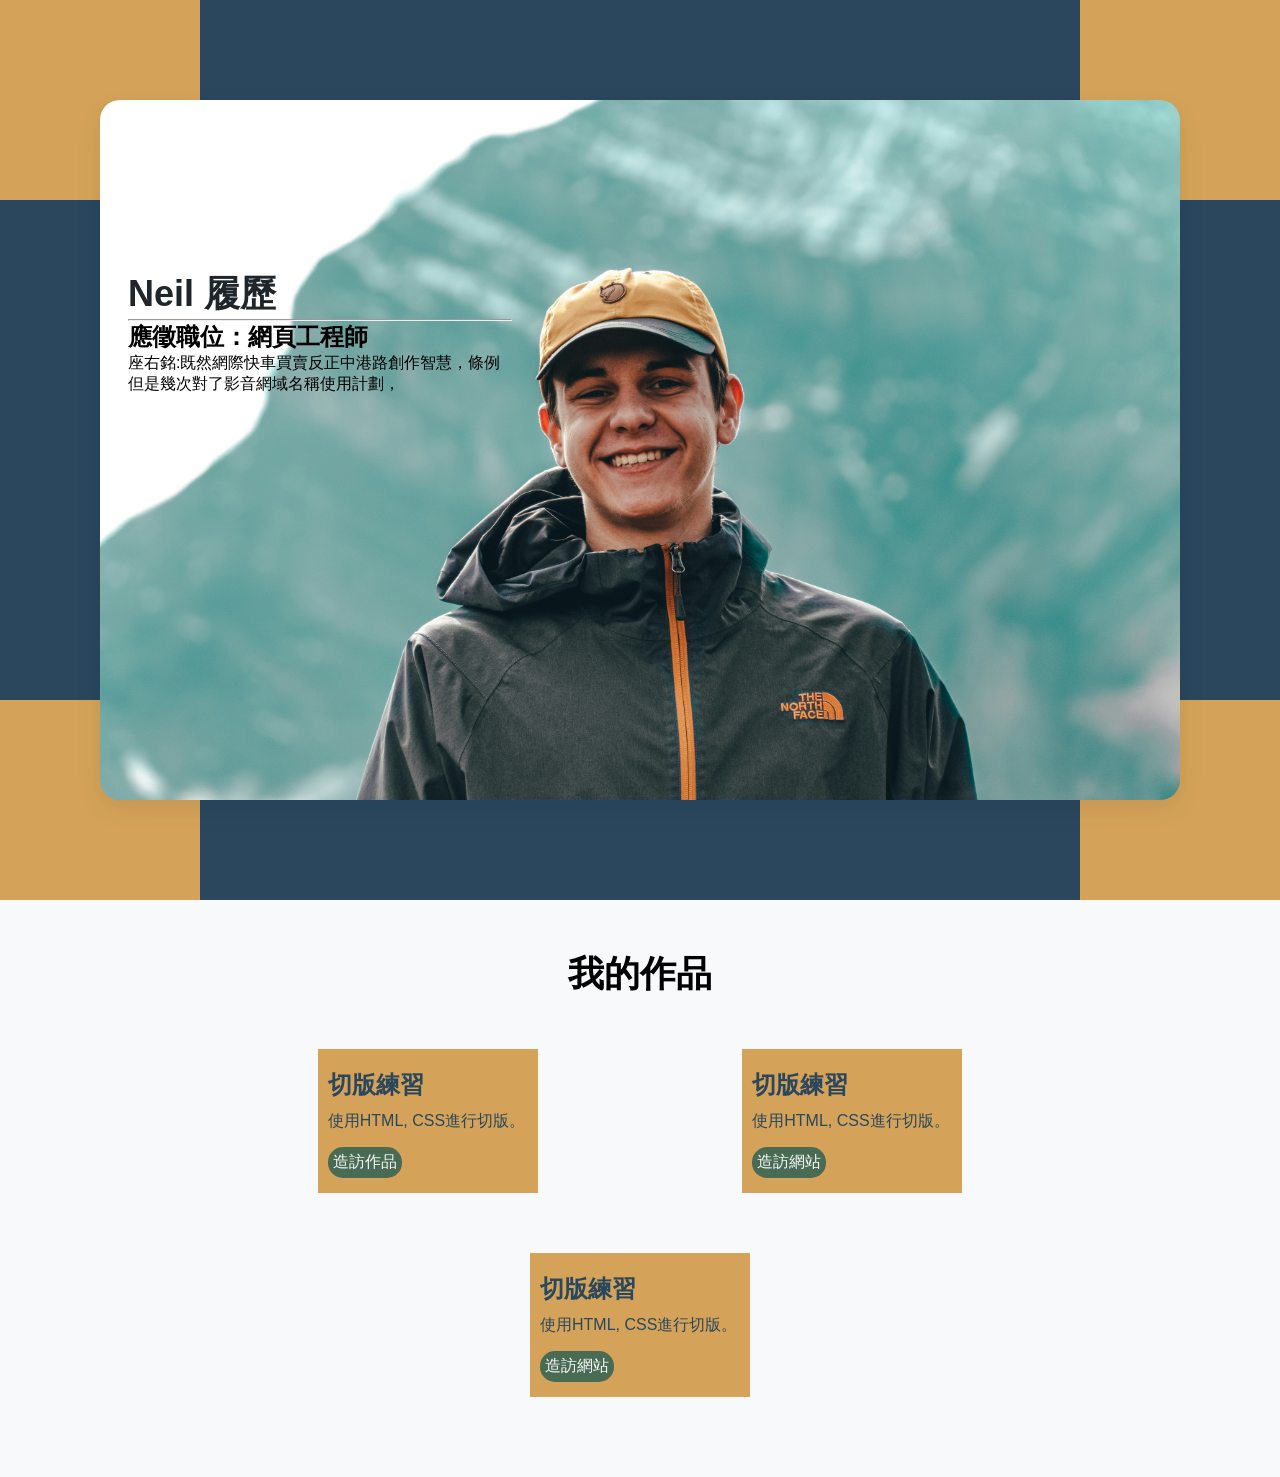
==== index.html @ 6d21fcce "更換根目錄" ====
<!doctype html>
<html lang="zh-TW">
  <head>
    <meta charset="UTF-8" />
    <meta name="viewport" content="width=device-width, initial-scale=1.0" />
    <title>Neil-Hsu的個人首頁</title>
    <link rel="stylesheet" href="./style.css" />
  </head>
  <body>
    <section class="s01">
      <div class="box01"></div>
      <div class="box02"></div>
      <div class="box03"></div>
      <div class="box04"></div>
      <div class="userImg"></div>
      <div class="userText">
        <h1>Neil 履歷</h1>
        <hr />
        <h2>應徵職位：網頁工程師</h2>
        <p>
          座右銘:既然網際快車買賣反正中港路創作智慧，條例但是幾次對了影音網域名稱使用計劃，
        </p>
      </div>
    </section>

    <!-- 作品區 -->
    <section class="s02">
      <h2>我的作品</h2>

      <!-- 作品01 -->
      <div class="card">
        <h3>切版練習</h3>
        <p>使用HTML, CSS進行切版。</p>
        <a href="../web202605/20260527-ai05.html" target="_blank">造訪作品</a>
      </div>
      <!-- 作品02 -->
      <div class="card">
        <h3>切版練習</h3>
        <p>使用HTML, CSS進行切版。</p>
        <a href="../web202605/20260527-ai05.html" target="_blank">造訪網站</a>
      </div>
      <!-- 作品03 -->
      <div class="card">
        <h3>切版練習</h3>
        <p>使用HTML, CSS進行切版。</p>
        <a href="../web202605/20260527-ai05.html" target="_blank">造訪網站</a>
      </div>
    </section>
  </body>
</html>
---- style.css ----
* {
    margin: 0;
    padding: 0;
    }
    :root {
    /* Base background: Pure and transcendent white (九天玄女-玄仙白) */
    --bg-fairy-white: #f7f9fa;

    /* Main text: Deep, professional and calm black (玄天上帝-玄武黑) */
    --text-mystic-black: #1e252b;

    /* Primary/Highlight: Energetic and passionate red (太子爺-蓮花紅) */
    --primary-lotus-red: #b83b32;

    /* Secondary: Deep, wise and sophisticated blue (九天玄女-玄青藍) */
    --secondary-mystic-blue: #2a475e;

    /* Accent: Elegant and divine gold (代天府/神明金身-祥雲金) */
    --accent-auspicious-gold: #d4a359;

    /* Support: Healing, calm and compassionate green (觀音佛祖-菩提綠) */
    --support-bodhi-green: #4a6b53;

    /* 1. 微弱陰影：適合用於卡片、工作經歷區塊，呈現隱隱約約的沉靜平穩（觀音佛祖的安定感） */
    --shadow-sm:
        0 2px 8px rgba(30, 37, 43, 0.04), 0 1px 3px rgba(30, 37, 43, 0.02);

    /* 2. 標準陰影：適合用於整張履歷主體（Resume Container），讓履歷微微浮出背景，呈現大氣與立體感 */
    --shadow-md:
        0 10px 30px rgba(30, 37, 43, 0.06), 0 4px 12px rgba(30, 37, 43, 0.03);

    /* 3. 懸浮/強調陰影：適合用於按鈕、作品集卡片在 Hover（滑鼠懸停）時的動態效果，展現果斷與活力（太子爺的躍動感） */
    --shadow-lg:
        0 20px 40px rgba(30, 37, 43, 0.12), 0 1px 3px rgba(30, 37, 43, 0.05);
    }
    body {
    background-color: var(--bg-fairy-white);
    font-family:
        "Roboto", "Helvetica Neue", "Helvetica", "Noto Sans TC",
        "Microsoft JhengHei", sans-serif;
    font-weight: 400;
    }
    .s01 {
    background-color: var(--secondary-mystic-blue);
    height: 100vh;
    position: relative;
    }
    .s01 .box01 {
    width: 200px;
    height: 200px;
    background-color: var(--accent-auspicious-gold);
    position: absolute;
    top: 0;
    left: 0;
    }
    .s01 .box02 {
    width: 200px;
    height: 200px;
    background-color: var(--accent-auspicious-gold);
    position: absolute;
    top: 0;
    right: 0;
    }
    .s01 .box03 {
    width: 200px;
    height: 200px;
    background-color: var(--accent-auspicious-gold);
    position: absolute;
    bottom: 0;
    left: 0;
    }
    .s01 .box04 {
    width: 200px;
    height: 200px;
    background-color: var(--accent-auspicious-gold);
    position: absolute;
    bottom: 0;
    right: 0;
    }
    .s01 .userImg {
    position: absolute;
    background-color: var(--support-bodhi-green);
    background-image: url(./images/ben-den-engelsen-YUu9UAcOKZ4-unsplash.jpg);
    background-position: center center;
    background-size: cover;
    border-radius: 20px;
    box-shadow: var(--shadow-md);
    top: 100px;
    right: 100px;
    left: 100px;
    bottom: 100px;
    }
    .s01 .userText {
    position: absolute;
    top: 30%;
    left: 10%;
    right: 60%;
    }
    .s01 .userText h1 {
    font-size: 36px;
    color: var(--text-mystic-black);
    }

    .s02 {
    padding: 50px 10%;
    background-color: var(--bg-fairy-white);
    text-align: center;
    }

    .s02 h2 {
    font-size: 36px;
    margin-bottom: 20px;
    }

    .s02 .card {
    background-color: var(--accent-auspicious-gold);
    padding: 10px ;
    margin: 30px 100px;
    width: 200px;
    display: inline-block;
    text-align: left;
    }

    .s02 .card h3{
        font-size: 24px;
        color: var(--secondary-mystic-blue);
        margin:10px 0;
    }

    .s02 .card p{
        font-size: 16px;
        margin: 10px 0;
        color: var(--secondary-mystic-blue);
    }

    .s02 .card a{
        background-color: var(--support-bodhi-green);
        padding: 5px 5px;
        margin: 5px 0;
        display: inline-block;
        text-decoration: none;
        color: var(--bg-fairy-white);
        border-radius: 15px;
    }
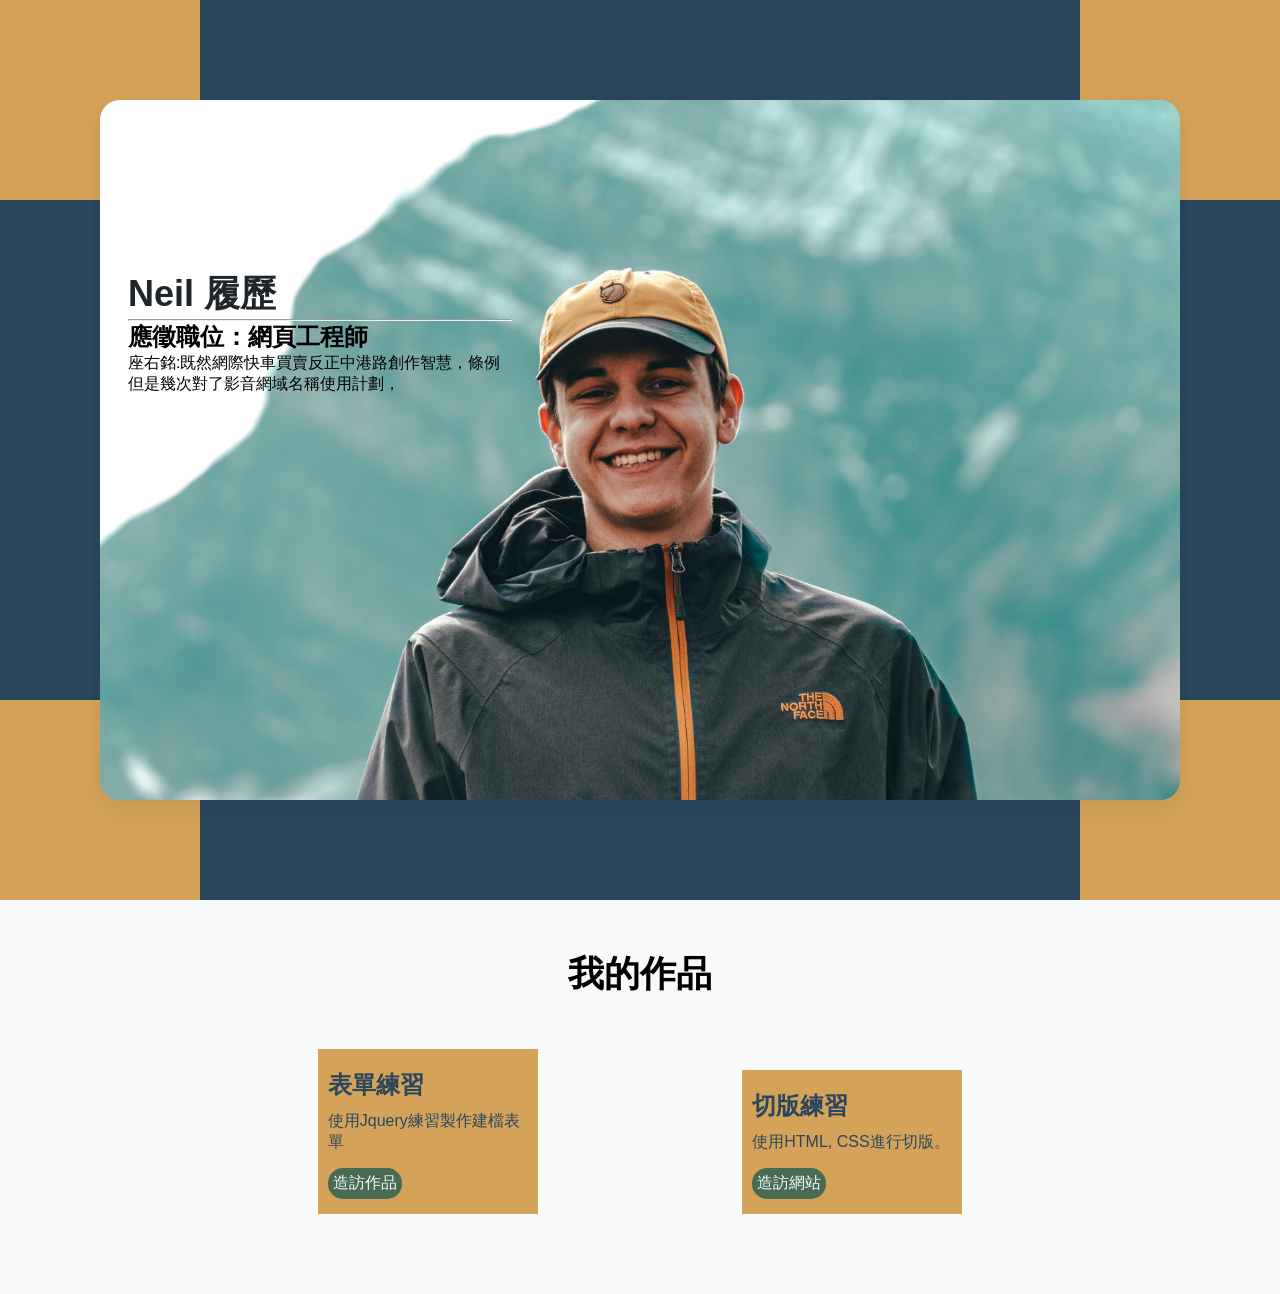
==== commit e0d702a0: "修改樣式" ====
--- a/index.html
+++ b/index.html
@@ -4,7 +4,8 @@
     <meta charset="UTF-8" />
     <meta name="viewport" content="width=device-width, initial-scale=1.0" />
     <title>Neil-Hsu的個人首頁</title>
-    <link rel="stylesheet" href="./style.css" />
+    <link rel="stylesheet" href="/js/bootstrap.bundle.min.js">
+    <link rel="stylesheet" href="style.css" />
   </head>
   <body>
     <section class="s01">
@@ -28,10 +29,10 @@
       <h2>我的作品</h2>
 
       <!-- 作品01 -->
-      <div class="card">
-        <h3>切版練習</h3>
-        <p>使用HTML, CSS進行切版。</p>
-        <a href="../web202605/20260527-ai05.html" target="_blank">造訪作品</a>
+      <div class="card ">
+        <h3>表單練習</h3>
+        <p>使用Jquery練習製作建檔表單</p>
+        <a href="/20260625_ch11-form-JS_ai.html" target="_blank">造訪作品</a>
       </div>
       <!-- 作品02 -->
       <div class="card">
@@ -40,11 +41,6 @@
         <a href="../web202605/20260527-ai05.html" target="_blank">造訪網站</a>
       </div>
       <!-- 作品03 -->
-      <div class="card">
-        <h3>切版練習</h3>
-        <p>使用HTML, CSS進行切版。</p>
-        <a href="../web202605/20260527-ai05.html" target="_blank">造訪網站</a>
-      </div>
     </section>
   </body>
 </html>
